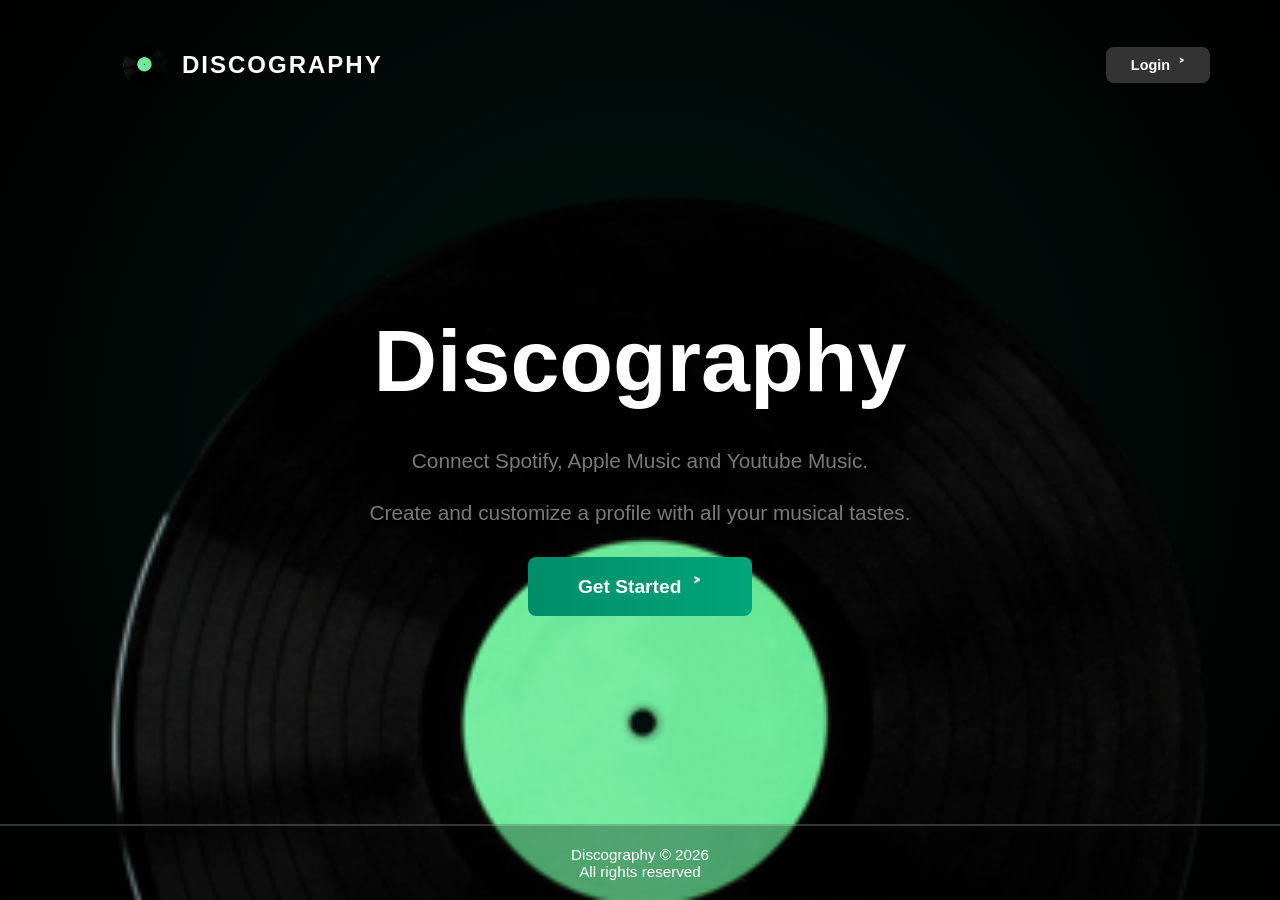
==== index.html @ cb7ded90 "V 0.0" ====
<!DOCTYPE html>
<html lang="en">
<head>
    <meta charset="UTF-8">
    <meta name="viewport" content="width=device-width, initial-scale=1.0">
    <title>Discography</title>
    <style>
        * {
            margin: 0;
            padding: 0;
            box-sizing: border-box;
        }

        body {
            font-family: 'Segoe UI', Tahoma, Geneva, Verdana, sans-serif;
            background-image: url('logo.png'), radial-gradient(circle, #001610 0%, #000000 100%);
            background-size: 100%, auto;
            background-repeat: no-repeat;
            background-position-x: 20px, center;
            background-position-y: 100px, center;
            color: #333;
            min-height: 100vh;
            display: flex;
            flex-direction: column;
        }

        header {
            padding: 30px 20px;
            display: flex;
            justify-content: space-between;
            align-items: center;
        }

        header h1 {
            color: rgb(255, 255, 255);
            font-size: 1.5em;
            font-weight: 700;
            text-align: left;
            letter-spacing: 2px;
            padding: 10px 100px;
            margin: 0;
            display: flex;
            align-items: center;
            gap: 12px;
        }

        .logo {
            width: 50px;
            height: 50px;
            border-radius: 8px;
            display: flex;
            align-items: center;
            justify-content: center;
        }

        .header-button {
            display: flex;
            align-items: center;
            margin-right: 50px;
        }

        a {
            text-decoration: none;
        }

        main {
            flex: 1;
            display: flex;
            justify-content: center;
            align-items: flex-start;
            padding: 100px 20px 40px 20px;
        }

        section {
            background: rgba(255, 255, 255, 0);
            border-radius: 16px;
            padding: 80px 80px;
            max-width: 900px;
            text-align: center;
        }

        section h2 {
            color: #ffffff;
            font-size: 5.5em;
            margin-bottom: 30px;
            font-weight: 800;
        }

        section p {
            color: #7a7a7a;
            font-size: 1.3em;
            line-height: 1.8;
            margin-bottom: 15px;
        }

        button {
            background: #333333;
            color: white;
            border: none;
            padding: 10px 25px;
            font-size: 0.9em;
            border-radius: 8px;
            cursor: pointer;
            font-weight: 600;
            transition: transform 0.3s ease, box-shadow 0.3s ease;
        }

        button:hover {
            background: #575757;
        }

        button:active {
            transform: translateY(0);
        }

        .btn-get-started {
            background: linear-gradient(90deg, #008d67 0%, #00be8c 100%);
            background-size: 200% 100%;
            padding: 18px 50px;
            font-size: 1.2em;
            margin-top: 10px;
            transition: all 0.3s ease;
        }

        .btn-get-started:hover {
            background: #00be8c;
        }

        footer {
            background-color: rgba(0, 0, 0, 0.3);
            padding: 20px;
            text-align: center;
            border-top: 2px solid rgba(255, 255, 255, 0.2);
            color: white;
            font-size: 0.95em;
        }

        @keyframes colorShift {
            0% {
                background-position: left center;
            }
            100% {
                background-position: right center;
            }
        }

        @media (max-width: 768px) {
            header h1 {
                font-size: 2em;
            }

            section {
                padding: 30px 20px;
            }

            section h2 {
                font-size: 1.8em;
            }

            section p {
                font-size: 1em;
            }

            button {
                padding: 12px 30px;
                font-size: 0.95em;
            }
        }
    </style>
</head>
<body>
    <header>
        <h1><img src="logo.png" alt="Logo" class="logo">DISCOGRAPHY</h1></a>
        <div class="header-button">
            <a href="login.html"><button>Login&nbsp;&nbsp;˃</button></a>
        </div>
    </header>

    <main>
        <section>
            <h2>Discography</h2>
            <p>Connect Spotify, Apple Music and Youtube Music.</p>
            <p>Create and customize a profile with all your musical tastes.</p>
            <a href="login.html"><button class="btn-get-started">Get Started&nbsp;&nbsp;˃</button></a>
        </section>
    </main>

    <footer>
        <p>Discography &copy; 2026 </p>
        <p>All rights reserved</p>
    </footer>
</body>
</html>
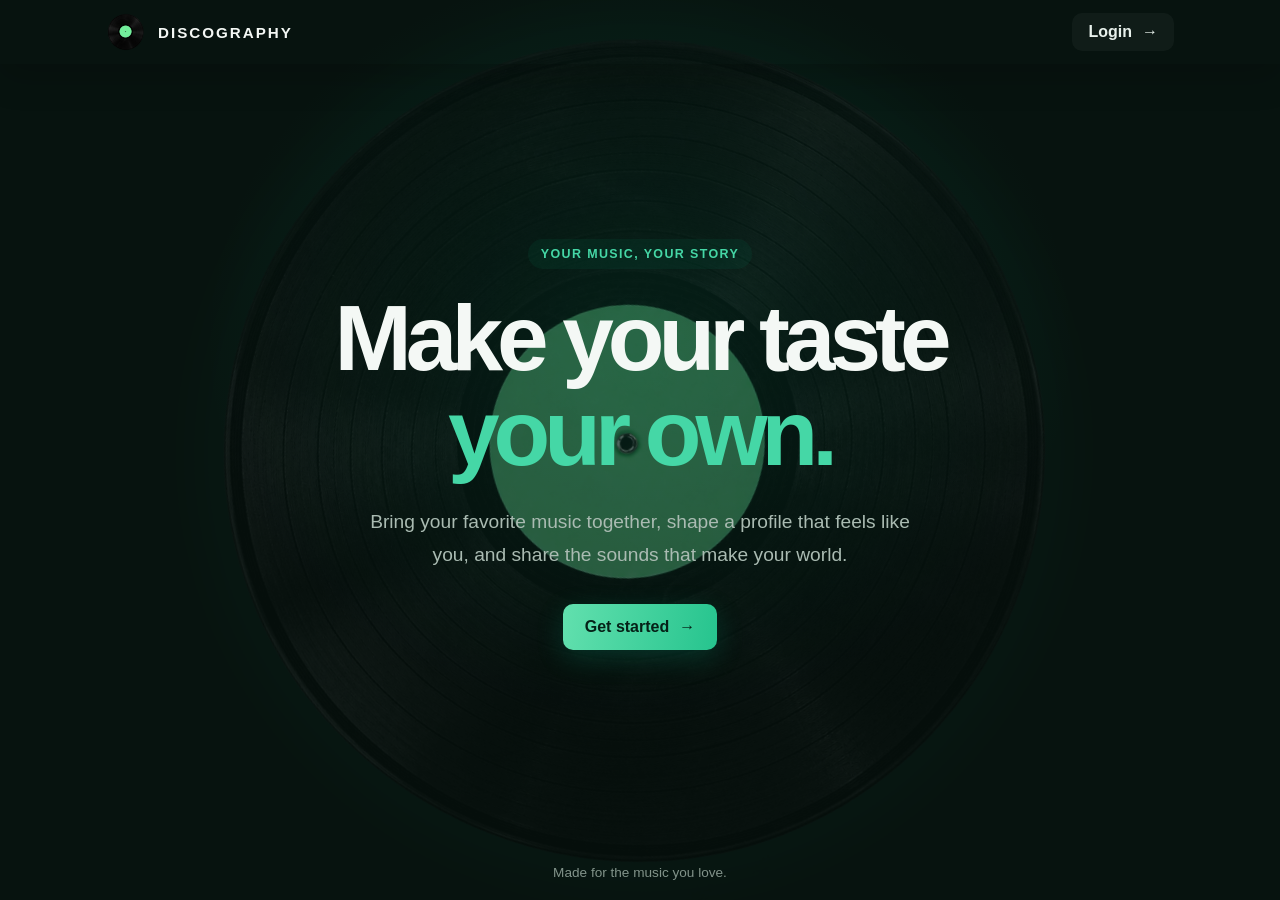
==== commit 22edde30: "Refresh Discography site and move login page Co-authored-by: Copilot <223556219+Copilot@users.norepl" ====
--- a/index.html
+++ b/index.html
@@ -3,191 +3,231 @@
 <head>
     <meta charset="UTF-8">
     <meta name="viewport" content="width=device-width, initial-scale=1.0">
+    <meta name="theme-color" content="#07130f">
     <title>Discography</title>
     <style>
         * {
+            box-sizing: border-box;
+        }
+
+        body {
+            min-height: 100vh;
             margin: 0;
-            padding: 0;
-            box-sizing: border-box;
-        }
-
-        body {
-            font-family: 'Segoe UI', Tahoma, Geneva, Verdana, sans-serif;
-            background-image: url('logo.png'), radial-gradient(circle, #001610 0%, #000000 100%);
-            background-size: 100%, auto;
-            background-repeat: no-repeat;
-            background-position-x: 20px, center;
-            background-position-y: 100px, center;
-            color: #333;
-            min-height: 100vh;
             display: flex;
             flex-direction: column;
-        }
-
-        header {
-            padding: 30px 20px;
-            display: flex;
-            justify-content: space-between;
-            align-items: center;
-        }
-
-        header h1 {
-            color: rgb(255, 255, 255);
-            font-size: 1.5em;
-            font-weight: 700;
-            text-align: left;
-            letter-spacing: 2px;
-            padding: 10px 100px;
+            position: relative;
+            isolation: isolate;
+            overflow-x: hidden;
+            color: #f4f8f5;
+            background:
+                radial-gradient(ellipse at 50% 38%, rgba(0, 141, 103, 0.2), transparent 48%),
+                #07130f;
+            font-family: 'Segoe UI', Tahoma, Geneva, Verdana, sans-serif;
+        }
+
+        body::before {
+            content: "";
+            position: fixed;
+            z-index: -1;
+            top: 50%;
+            left: 50%;
+            width: min(78vw, 920px);
+            aspect-ratio: 1;
+            transform: translate(-50%, -50%) rotate(-14deg);
+            background: url("assets/logo.png") center / contain no-repeat;
+            opacity: 0.3;
+            filter: drop-shadow(0 0 45px rgba(51, 218, 160, 0.13));
+            pointer-events: none;
+        }
+
+        a {
+            color: inherit;
+            text-decoration: none;
+        }
+
+        .navbar {
+            position: relative;
+            z-index: 1;
+            width: 100%;
             margin: 0;
+            padding: 12px max(24px, calc((100% - 1100px) / 2 + 16px));
             display: flex;
             align-items: center;
+            justify-content: space-between;
+            background: transparent;
+            box-shadow: 0 12px 36px rgba(0, 0, 0, 0.18);
+        }
+
+        .brand {
+            display: inline-flex;
+            align-items: center;
             gap: 12px;
-        }
-
-        .logo {
-            width: 50px;
-            height: 50px;
-            border-radius: 8px;
-            display: flex;
+            font-size: 0.95rem;
+            font-weight: 750;
+            letter-spacing: 0.13em;
+        }
+
+        .brand img {
+            width: 40px;
+            height: 40px;
+            border-radius: 10px;
+            object-fit: cover;
+        }
+
+        .login-link,
+        .primary-link {
+            display: inline-flex;
             align-items: center;
             justify-content: center;
-        }
-
-        .header-button {
-            display: flex;
-            align-items: center;
-            margin-right: 50px;
-        }
-
-        a {
-            text-decoration: none;
+            gap: 10px;
+            border-radius: 10px;
+            font-weight: 650;
+            transition: transform 160ms ease, background-color 160ms ease, box-shadow 160ms ease;
+        }
+
+        .login-link {
+            padding: 10px 16px;
+            color: #e8f1ec;
+            background: rgba(255, 255, 255, 0.04);
+        }
+
+        .login-link:hover {
+            background: rgba(255, 255, 255, 0.1);
+            transform: translateY(-1px);
         }
 
         main {
+            position: relative;
+            z-index: 1;
             flex: 1;
-            display: flex;
-            justify-content: center;
-            align-items: flex-start;
-            padding: 100px 20px 40px 20px;
-        }
-
-        section {
-            background: rgba(255, 255, 255, 0);
-            border-radius: 16px;
-            padding: 80px 80px;
-            max-width: 900px;
+            width: min(900px, calc(100% - 40px));
+            margin: 0 auto;
+            padding: 100px 0 120px;
+            display: grid;
+            place-items: center;
             text-align: center;
         }
 
-        section h2 {
-            color: #ffffff;
-            font-size: 5.5em;
-            margin-bottom: 30px;
-            font-weight: 800;
-        }
-
-        section p {
-            color: #7a7a7a;
-            font-size: 1.3em;
-            line-height: 1.8;
-            margin-bottom: 15px;
-        }
-
-        button {
-            background: #333333;
-            color: white;
-            border: none;
-            padding: 10px 25px;
-            font-size: 0.9em;
-            border-radius: 8px;
-            cursor: pointer;
-            font-weight: 600;
-            transition: transform 0.3s ease, box-shadow 0.3s ease;
-        }
-
-        button:hover {
-            background: #575757;
-        }
-
-        button:active {
-            transform: translateY(0);
-        }
-
-        .btn-get-started {
-            background: linear-gradient(90deg, #008d67 0%, #00be8c 100%);
-            background-size: 200% 100%;
-            padding: 18px 50px;
-            font-size: 1.2em;
-            margin-top: 10px;
-            transition: all 0.3s ease;
-        }
-
-        .btn-get-started:hover {
-            background: #00be8c;
+        .hero {
+            max-width: 760px;
+        }
+
+        .eyebrow {
+            display: inline-block;
+            margin: 0 0 22px;
+            padding: 8px 13px;
+            border-radius: 999px;
+            color: #45d7a6;
+            background: rgba(0, 141, 103, 0.1);
+            font-size: 0.78rem;
+            font-weight: 700;
+            letter-spacing: 0.11em;
+            text-transform: uppercase;
+        }
+
+        h1 {
+            margin: 0;
+            font-size: clamp(3rem, 8vw, 5.8rem);
+            line-height: 1.02;
+            letter-spacing: -0.065em;
+        }
+
+        h1 span {
+            color: #45d7a6;
+        }
+
+        .intro {
+            max-width: 580px;
+            margin: 24px auto 32px;
+            color: #aabbb2;
+            font-size: clamp(1rem, 2.5vw, 1.2rem);
+            line-height: 1.75;
+        }
+
+        .primary-link {
+            padding: 14px 22px;
+            color: #052117;
+            background: linear-gradient(100deg, #62e0ae, #26c48e);
+            box-shadow: 0 8px 28px rgba(0, 190, 140, 0.2);
+        }
+
+        .primary-link:hover {
+            transform: translateY(-2px);
+            box-shadow: 0 12px 34px rgba(0, 190, 140, 0.3);
         }
 
         footer {
-            background-color: rgba(0, 0, 0, 0.3);
-            padding: 20px;
+            position: relative;
+            z-index: 1;
+            padding: 20px 24px;
+            color: #82938a;
             text-align: center;
-            border-top: 2px solid rgba(255, 255, 255, 0.2);
-            color: white;
-            font-size: 0.95em;
-        }
-
-        @keyframes colorShift {
-            0% {
-                background-position: left center;
-            }
-            100% {
-                background-position: right center;
-            }
-        }
-
-        @media (max-width: 768px) {
-            header h1 {
-                font-size: 2em;
-            }
-
-            section {
-                padding: 30px 20px;
-            }
-
-            section h2 {
-                font-size: 1.8em;
-            }
-
-            section p {
-                font-size: 1em;
-            }
-
-            button {
-                padding: 12px 30px;
-                font-size: 0.95em;
+            font-size: 0.85rem;
+        }
+
+        @media (max-width: 520px) {
+            body::before {
+                top: 48%;
+                left: 50%;
+                width: 118vw;
+                opacity: 0.2;
+            }
+
+            .navbar {
+                width: 100%;
+                margin-top: 0;
+                padding: 10px 14px;
+            }
+
+            .brand {
+                gap: 9px;
+                font-size: 0.78rem;
+                letter-spacing: 0.1em;
+            }
+
+            .brand img {
+                width: 34px;
+                height: 34px;
+            }
+
+            .login-link {
+                padding: 9px 12px;
+                font-size: 0.9rem;
+            }
+
+            main {
+                padding: 76px 0 90px;
+            }
+        }
+
+        @media (prefers-reduced-motion: reduce) {
+            *,
+            *::before,
+            *::after {
+                scroll-behavior: auto !important;
+                transition-duration: 0.01ms !important;
             }
         }
     </style>
 </head>
 <body>
-    <header>
-        <h1><img src="logo.png" alt="Logo" class="logo">DISCOGRAPHY</h1></a>
-        <div class="header-button">
-            <a href="login.html"><button>Login&nbsp;&nbsp;˃</button></a>
-        </div>
+    <header class="navbar">
+        <a class="brand" href="index.html" aria-label="Discography home">
+            <img src="assets/logo.png" alt="">
+            <span>DISCOGRAPHY</span>
+        </a>
+        <a class="login-link" href="login/index.html">Login <span aria-hidden="true">→</span></a>
     </header>
 
     <main>
-        <section>
-            <h2>Discography</h2>
-            <p>Connect Spotify, Apple Music and Youtube Music.</p>
-            <p>Create and customize a profile with all your musical tastes.</p>
-            <a href="login.html"><button class="btn-get-started">Get Started&nbsp;&nbsp;˃</button></a>
+        <section class="hero">
+            <p class="eyebrow">Your music, your story</p>
+            <h1>Make your taste <span>your own.</span></h1>
+            <p class="intro">Bring your favorite music together, shape a profile that feels like you, and share the sounds that make your world.</p>
+            <a class="primary-link" href="login/index.html">Get started <span aria-hidden="true">→</span></a>
         </section>
     </main>
 
-    <footer>
-        <p>Discography &copy; 2026 </p>
-        <p>All rights reserved</p>
-    </footer>
+    <footer>Made for the music you love.</footer>
 </body>
 </html>
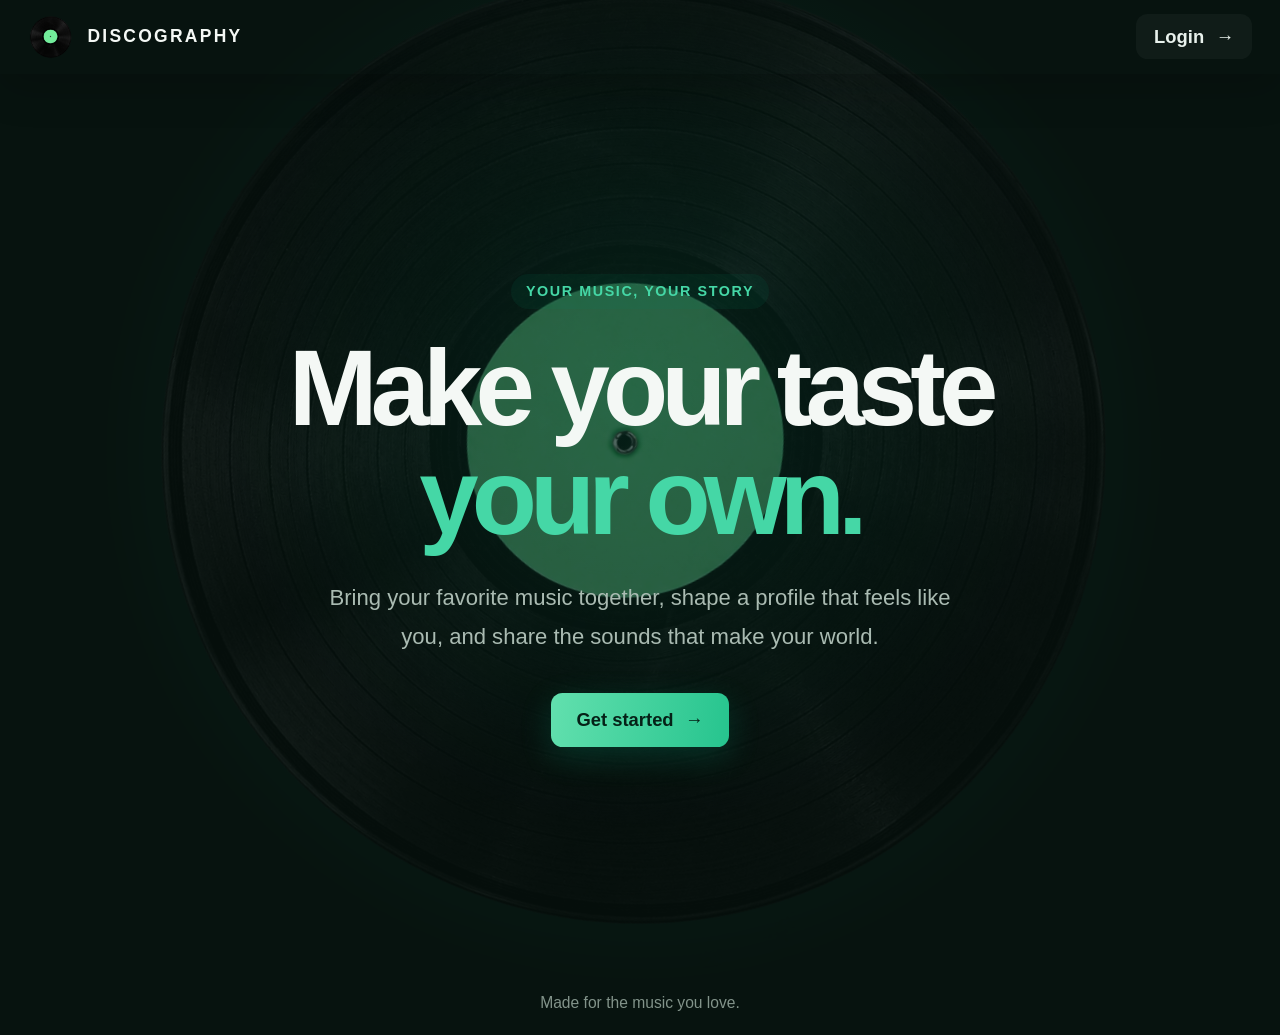
==== commit bf79b9b1: "Polish Discography pages and feed Co-authored-by: Copilot <223556219+Copilot@users.noreply.github.co" ====
--- a/index.html
+++ b/index.html
@@ -5,11 +5,8 @@
     <meta name="viewport" content="width=device-width, initial-scale=1.0">
     <meta name="theme-color" content="#07130f">
     <title>Discography</title>
+    <link rel="stylesheet" href="assets/site.css">
     <style>
-        * {
-            box-sizing: border-box;
-        }
-
         body {
             min-height: 100vh;
             margin: 0;
@@ -40,41 +37,6 @@
             pointer-events: none;
         }
 
-        a {
-            color: inherit;
-            text-decoration: none;
-        }
-
-        .navbar {
-            position: relative;
-            z-index: 1;
-            width: 100%;
-            margin: 0;
-            padding: 12px max(24px, calc((100% - 1100px) / 2 + 16px));
-            display: flex;
-            align-items: center;
-            justify-content: space-between;
-            background: transparent;
-            box-shadow: 0 12px 36px rgba(0, 0, 0, 0.18);
-        }
-
-        .brand {
-            display: inline-flex;
-            align-items: center;
-            gap: 12px;
-            font-size: 0.95rem;
-            font-weight: 750;
-            letter-spacing: 0.13em;
-        }
-
-        .brand img {
-            width: 40px;
-            height: 40px;
-            border-radius: 10px;
-            object-fit: cover;
-        }
-
-        .login-link,
         .primary-link {
             display: inline-flex;
             align-items: center;
@@ -83,17 +45,6 @@
             border-radius: 10px;
             font-weight: 650;
             transition: transform 160ms ease, background-color 160ms ease, box-shadow 160ms ease;
-        }
-
-        .login-link {
-            padding: 10px 16px;
-            color: #e8f1ec;
-            background: rgba(255, 255, 255, 0.04);
-        }
-
-        .login-link:hover {
-            background: rgba(255, 255, 255, 0.1);
-            transform: translateY(-1px);
         }
 
         main {
@@ -147,22 +98,13 @@
         .primary-link {
             padding: 14px 22px;
             color: #052117;
-            background: linear-gradient(100deg, #62e0ae, #26c48e);
+            background: linear-gradient(100deg, var(--brand-green), var(--brand-green-strong));
             box-shadow: 0 8px 28px rgba(0, 190, 140, 0.2);
         }
 
         .primary-link:hover {
             transform: translateY(-2px);
             box-shadow: 0 12px 34px rgba(0, 190, 140, 0.3);
-        }
-
-        footer {
-            position: relative;
-            z-index: 1;
-            padding: 20px 24px;
-            color: #82938a;
-            text-align: center;
-            font-size: 0.85rem;
         }
 
         @media (max-width: 520px) {
@@ -173,50 +115,19 @@
                 opacity: 0.2;
             }
 
-            .navbar {
-                width: 100%;
-                margin-top: 0;
-                padding: 10px 14px;
-            }
-
-            .brand {
-                gap: 9px;
-                font-size: 0.78rem;
-                letter-spacing: 0.1em;
-            }
-
-            .brand img {
-                width: 34px;
-                height: 34px;
-            }
-
-            .login-link {
-                padding: 9px 12px;
-                font-size: 0.9rem;
-            }
-
             main {
                 padding: 76px 0 90px;
-            }
-        }
-
-        @media (prefers-reduced-motion: reduce) {
-            *,
-            *::before,
-            *::after {
-                scroll-behavior: auto !important;
-                transition-duration: 0.01ms !important;
             }
         }
     </style>
 </head>
 <body>
-    <header class="navbar">
-        <a class="brand" href="index.html" aria-label="Discography home">
+    <header class="site-navbar">
+        <a class="site-brand" href="./" aria-label="Discography home">
             <img src="assets/logo.png" alt="">
             <span>DISCOGRAPHY</span>
         </a>
-        <a class="login-link" href="login/index.html">Login <span aria-hidden="true">→</span></a>
+        <a class="site-nav-link" href="login/">Login <span aria-hidden="true">→</span></a>
     </header>
 
     <main>
@@ -224,10 +135,10 @@
             <p class="eyebrow">Your music, your story</p>
             <h1>Make your taste <span>your own.</span></h1>
             <p class="intro">Bring your favorite music together, shape a profile that feels like you, and share the sounds that make your world.</p>
-            <a class="primary-link" href="login/index.html">Get started <span aria-hidden="true">→</span></a>
+            <a class="primary-link" href="login/">Get started <span aria-hidden="true">→</span></a>
         </section>
     </main>
 
-    <footer>Made for the music you love.</footer>
+    <footer class="site-footer">Made for the music you love.</footer>
 </body>
 </html>
--- a/assets/site.css
+++ b/assets/site.css
@@ -0,0 +1,129 @@
+:root {
+    color-scheme: dark;
+    --brand-green: #62e0ae;
+    --brand-green-strong: #26c48e;
+}
+
+*,
+*::before,
+*::after {
+    box-sizing: border-box;
+}
+
+html {
+    scroll-behavior: smooth;
+    zoom: 1.15;
+}
+
+a {
+    color: inherit;
+    text-decoration: none;
+}
+
+button,
+input,
+select,
+textarea {
+    font: inherit;
+}
+
+button {
+    color: inherit;
+}
+
+:focus-visible {
+    outline: 2px solid var(--brand-green);
+    outline-offset: 3px;
+}
+
+.site-navbar {
+    position: relative;
+    z-index: 1;
+    width: 100%;
+    margin: 0;
+    padding: 12px max(24px, calc((100% - 1100px) / 2 + 16px));
+    display: flex;
+    align-items: center;
+    justify-content: space-between;
+    background: transparent;
+    box-shadow: 0 12px 36px rgba(0, 0, 0, 0.18);
+}
+
+.site-brand {
+    display: inline-flex;
+    align-items: center;
+    gap: 12px;
+    font-size: 0.95rem;
+    font-weight: 750;
+    letter-spacing: 0.13em;
+}
+
+.site-brand img {
+    width: 40px;
+    height: 40px;
+    border-radius: 10px;
+    object-fit: cover;
+}
+
+.site-nav-link {
+    padding: 10px 16px;
+    display: inline-flex;
+    align-items: center;
+    justify-content: center;
+    gap: 10px;
+    border-radius: 10px;
+    color: #e8f1ec;
+    background: rgba(255, 255, 255, 0.04);
+    font-weight: 650;
+    transition: transform 160ms ease, background-color 160ms ease;
+}
+
+.site-nav-link:hover {
+    background: rgba(255, 255, 255, 0.1);
+    transform: translateY(-1px);
+}
+
+.site-footer {
+    position: relative;
+    z-index: 1;
+    padding: 20px 24px;
+    color: #82938a;
+    text-align: center;
+    font-size: 0.85rem;
+}
+
+@media (max-width: 520px) {
+    .site-navbar {
+        padding: 10px 14px;
+    }
+
+    .site-brand {
+        gap: 9px;
+        font-size: 0.78rem;
+        letter-spacing: 0.1em;
+    }
+
+    .site-brand img {
+        width: 34px;
+        height: 34px;
+    }
+
+    .site-nav-link {
+        padding: 9px 12px;
+        font-size: 0.9rem;
+    }
+}
+
+@media (prefers-reduced-motion: reduce) {
+    html {
+        scroll-behavior: auto;
+    }
+
+    *,
+    *::before,
+    *::after {
+        animation-duration: 0.01ms !important;
+        scroll-behavior: auto !important;
+        transition-duration: 0.01ms !important;
+    }
+}
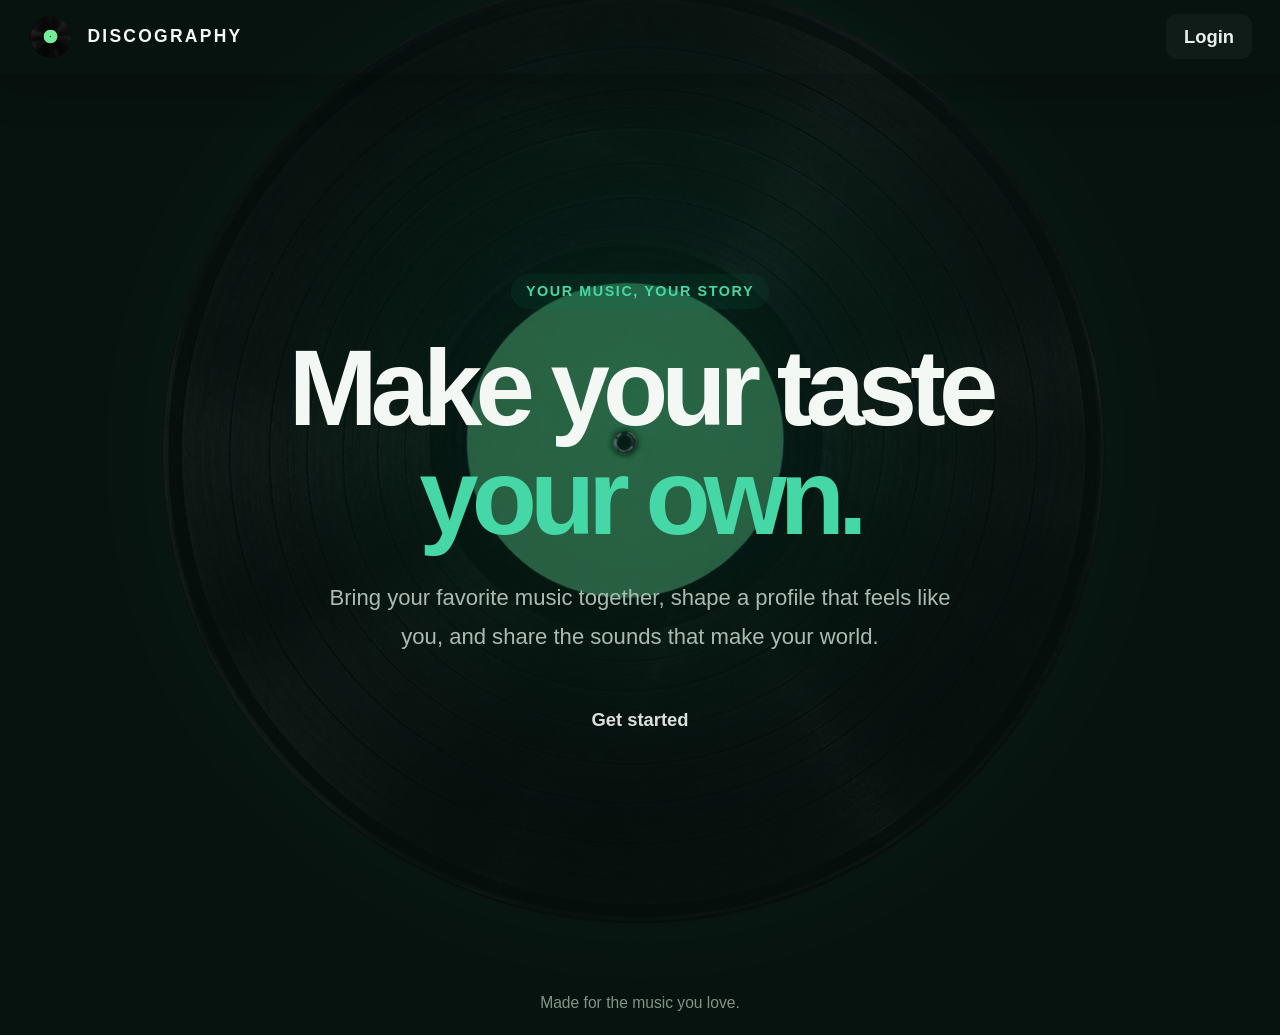
==== commit c06e019d: "Styles changes" ====
--- a/index.html
+++ b/index.html
@@ -41,10 +41,9 @@
             display: inline-flex;
             align-items: center;
             justify-content: center;
-            gap: 10px;
             border-radius: 10px;
             font-weight: 650;
-            transition: transform 160ms ease, background-color 160ms ease, box-shadow 160ms ease;
+            transition: background-color 160ms ease, filter 160ms ease;
         }
 
         main {
@@ -97,14 +96,7 @@
 
         .primary-link {
             padding: 14px 22px;
-            color: #052117;
-            background: linear-gradient(100deg, var(--brand-green), var(--brand-green-strong));
-            box-shadow: 0 8px 28px rgba(0, 190, 140, 0.2);
-        }
-
-        .primary-link:hover {
-            transform: translateY(-2px);
-            box-shadow: 0 12px 34px rgba(0, 190, 140, 0.3);
+            filter: brightness(0.9);
         }
 
         @media (max-width: 520px) {
@@ -127,7 +119,7 @@
             <img src="assets/logo.png" alt="">
             <span>DISCOGRAPHY</span>
         </a>
-        <a class="site-nav-link" href="login/">Login <span aria-hidden="true">→</span></a>
+        <a class="site-nav-link action-link site-button" href="login/">Login</a>
     </header>
 
     <main>
@@ -135,7 +127,7 @@
             <p class="eyebrow">Your music, your story</p>
             <h1>Make your taste <span>your own.</span></h1>
             <p class="intro">Bring your favorite music together, shape a profile that feels like you, and share the sounds that make your world.</p>
-            <a class="primary-link" href="login/">Get started <span aria-hidden="true">→</span></a>
+            <a class="primary-link site-button" href="login/">Get started</a>
         </section>
     </main>
 
